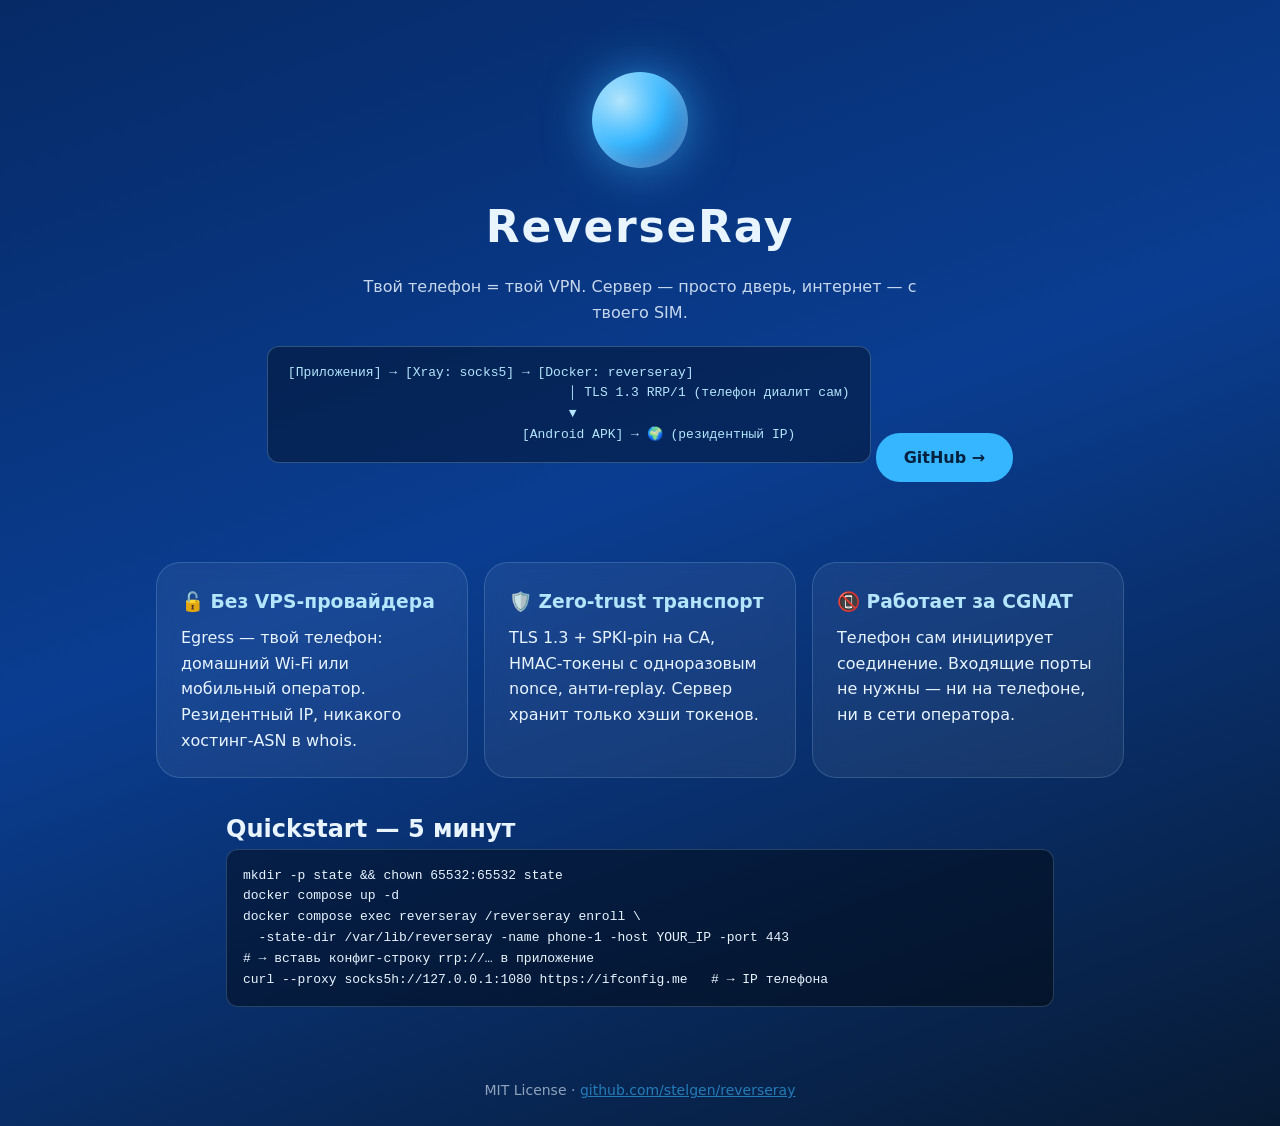
==== landing/index.html @ 8bf4e0bb "feat(android): Kotlin skeleton + pure protocol core; feat(landing): gh-pages; fix(server): present l" ====
<!DOCTYPE html>
<html lang="ru">
<head>
<meta charset="utf-8">
<meta name="viewport" content="width=device-width, initial-scale=1">
<title>ReverseRay — твой телефон = твой VPN</title>
<meta name="description" content="ReverseRay: Android-телефон становится egress-узлом личного прокси. SOCKS5/HTTP на сервере, резидентный IP телефона, без VPS-провайдера.">
<link rel="stylesheet" href="style.css">
</head>
<body>
<header class="hero">
  <div class="orb"></div>
  <h1>ReverseRay</h1>
  <p class="tagline">Твой телефон = твой VPN. Сервер — просто дверь, интернет — с твоего SIM.</p>
  <pre class="scheme">[Приложения] → [Xray: socks5] → [Docker: reverseray]
                                    │ TLS 1.3 RRP/1 (телефон диалит сам)
                                    ▼
                              [Android APK] → 🌍 (резидентный IP)</pre>
  <a class="btn" href="https://github.com/stelgen/reverseray">GitHub →</a>
</header>

<section class="features">
  <div class="card"><h3>🔓 Без VPS-провайдера</h3><p>Egress — твой телефон: домашний Wi-Fi или мобильный оператор. Резидентный IP, никакого хостинг-ASN в whois.</p></div>
  <div class="card"><h3>🛡️ Zero-trust транспорт</h3><p>TLS 1.3 + SPKI-pin на CA, HMAC-токены с одноразовым nonce, анти-replay. Сервер хранит только хэши токенов.</p></div>
  <div class="card"><h3>📵 Работает за CGNAT</h3><p>Телефон сам инициирует соединение. Входящие порты не нужны — ни на телефоне, ни в сети оператора.</p></div>
</section>

<section class="quickstart">
  <h2>Quickstart — 5 минут</h2>
  <pre>mkdir -p state &amp;&amp; chown 65532:65532 state
docker compose up -d
docker compose exec reverseray /reverseray enroll \
  -state-dir /var/lib/reverseray -name phone-1 -host YOUR_IP -port 443
# → вставь конфиг-строку rrp://… в приложение
curl --proxy socks5h://127.0.0.1:1080 https://ifconfig.me   # → IP телефона</pre>
</section>

<footer>
  <p>MIT License · <a href="https://github.com/stelgen/reverseray">github.com/stelgen/reverseray</a></p>
</footer>
</body>
</html>
---- landing/style.css ----
:root { color-scheme: dark; }
* { box-sizing: border-box; margin: 0; }
body {
  background: linear-gradient(160deg, #062A66 0%, #0A3D91 45%, #071a33 100%);
  color: #E8F4FF;
  font: 16px/1.6 system-ui, -apple-system, "Segoe UI", Roboto, sans-serif;
  min-height: 100vh;
}
.hero { text-align: center; padding: 72px 16px 48px; }
.orb {
  width: 96px; height: 96px; margin: 0 auto 24px; border-radius: 50%;
  background: radial-gradient(circle at 30% 30%, #B3E5FC 0%, #35B6FF 45%, #0A3D91 100%);
  box-shadow: 0 0 48px rgba(53,182,255,.6), inset 0 0 24px rgba(255,255,255,.35);
}
h1 { font-size: 44px; letter-spacing: .04em; }
.tagline { opacity: .85; margin: 12px auto 20px; max-width: 560px; }
.scheme {
  display: inline-block; text-align: left; background: rgba(0,0,0,.35);
  border: 1px solid rgba(179,229,252,.25); border-radius: 12px;
  padding: 16px 20px; overflow-x: auto; font-size: 13px; color: #B3E5FC;
}
.btn {
  display: inline-block; margin-top: 24px; padding: 12px 28px; border-radius: 24px;
  background: #35B6FF; color: #04203f; font-weight: 700; text-decoration: none;
  transition: transform .15s;
}
.btn:hover { transform: translateY(-2px); }
.features {
  display: grid; grid-template-columns: repeat(auto-fit, minmax(260px, 1fr));
  gap: 16px; max-width: 1000px; margin: 32px auto; padding: 0 16px;
}
.card {
  background: rgba(255,255,255,.06); border: 1px solid rgba(179,229,252,.18);
  border-radius: 24px; padding: 24px; backdrop-filter: blur(8px);
}
.card h3 { margin-bottom: 8px; color: #B3E5FC; }
.quickstart { max-width: 860px; margin: 24px auto 48px; padding: 0 16px; }
.quickstart pre {
  background: rgba(0,0,0,.4); border: 1px solid rgba(179,229,252,.2);
  border-radius: 12px; padding: 16px; overflow-x: auto; font-size: 13px;
}
footer { text-align: center; opacity: .6; padding: 24px; font-size: 14px; }
a { color: #35B6FF; }
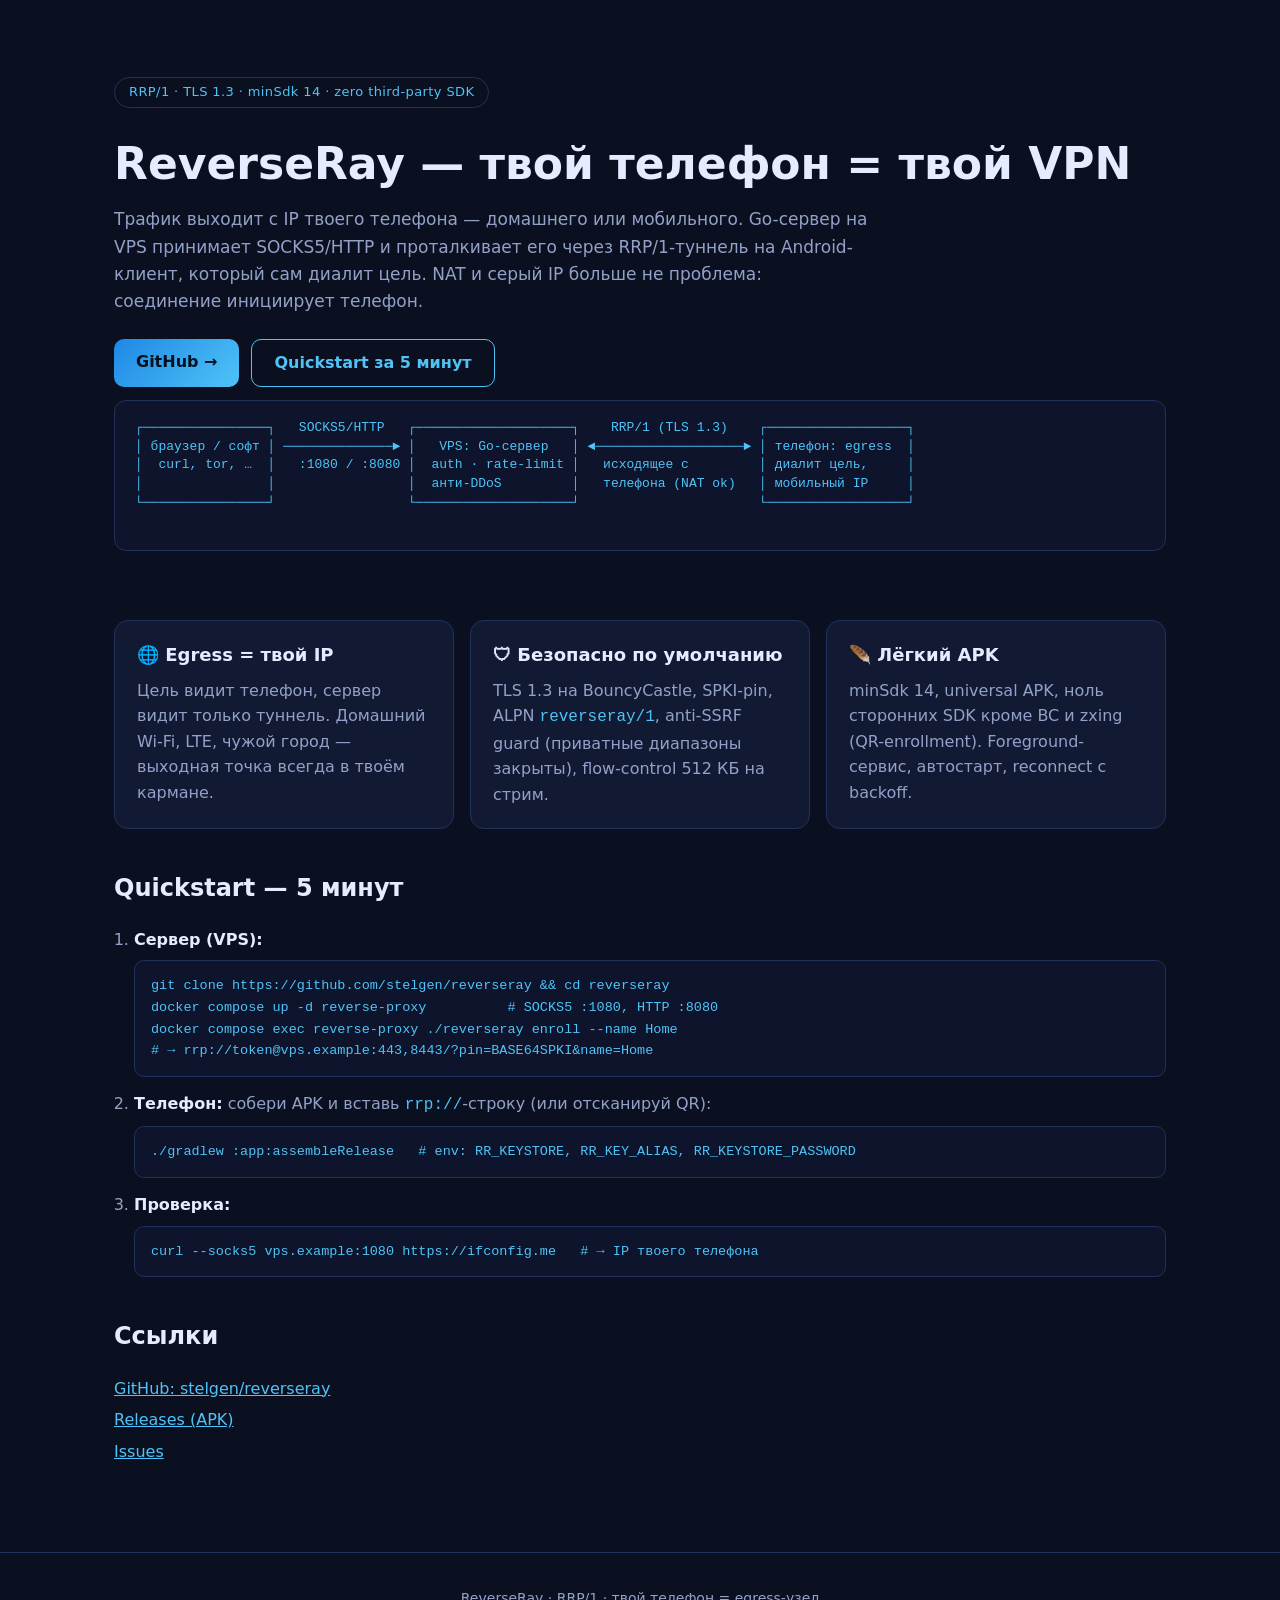
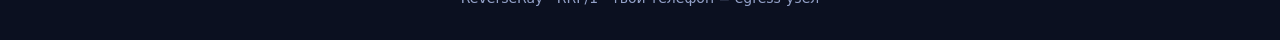
==== commit 010e620b: "fix(ci): buildx load=true for smoke test; drop android job until gradle wrapper lands" ====
--- a/landing/index.html
+++ b/landing/index.html
@@ -1,42 +1,87 @@
 <!DOCTYPE html>
 <html lang="ru">
 <head>
-<meta charset="utf-8">
-<meta name="viewport" content="width=device-width, initial-scale=1">
-<title>ReverseRay — твой телефон = твой VPN</title>
-<meta name="description" content="ReverseRay: Android-телефон становится egress-узлом личного прокси. SOCKS5/HTTP на сервере, резидентный IP телефона, без VPS-провайдера.">
-<link rel="stylesheet" href="style.css">
+  <meta charset="utf-8">
+  <meta name="viewport" content="width=device-width, initial-scale=1">
+  <title>ReverseRay — твой телефон = твой VPN</title>
+  <meta name="description" content="ReverseRay: Android-телефон становится egress-узлом. Go-сервер держит SOCKS5/HTTP-прокси, транспорт RRP/1 поверх TLS 1.3, SPKI-pin и anti-SSRF.">
+  <link rel="stylesheet" href="style.css">
 </head>
 <body>
+
 <header class="hero">
-  <div class="orb"></div>
-  <h1>ReverseRay</h1>
-  <p class="tagline">Твой телефон = твой VPN. Сервер — просто дверь, интернет — с твоего SIM.</p>
-  <pre class="scheme">[Приложения] → [Xray: socks5] → [Docker: reverseray]
-                                    │ TLS 1.3 RRP/1 (телефон диалит сам)
-                                    ▼
-                              [Android APK] → 🌍 (резидентный IP)</pre>
-  <a class="btn" href="https://github.com/stelgen/reverseray">GitHub →</a>
+  <p class="badge">RRP/1 · TLS 1.3 · minSdk 14 · zero third-party SDK</p>
+  <h1>ReverseRay — твой телефон = твой VPN</h1>
+  <p class="lead">
+    Трафик выходит с IP твоего телефона — домашнего или мобильного.
+    Go-сервер на VPS принимает SOCKS5/HTTP и проталкивает его через RRP/1-туннель
+    на Android-клиент, который сам диалит цель. NAT и серый IP больше не проблема:
+    соединение инициирует телефон.
+  </p>
+  <p class="cta">
+    <a class="btn" href="https://github.com/stelgen/reverseray">GitHub →</a>
+    <a class="btn ghost" href="#quickstart">Quickstart за 5 минут</a>
+  </p>
+
+  <pre class="scheme">
+┌────────────────┐   SOCKS5/HTTP   ┌────────────────────┐    RRP/1 (TLS 1.3)    ┌──────────────────┐
+│ браузер / софт │ ──────────────► │   VPS: Go-сервер   │ ◄───────────────────► │ телефон: egress  │
+│  curl, tor, …  │   :1080 / :8080 │  auth · rate-limit │   исходящее с         │ диалит цель,     │
+│                │                 │  анти-DDoS         │   телефона (NAT ok)   │ мобильный IP     │
+└────────────────┘                 └────────────────────┘                       └──────────────────┘
+  </pre>
 </header>
 
-<section class="features">
-  <div class="card"><h3>🔓 Без VPS-провайдера</h3><p>Egress — твой телефон: домашний Wi-Fi или мобильный оператор. Резидентный IP, никакого хостинг-ASN в whois.</p></div>
-  <div class="card"><h3>🛡️ Zero-trust транспорт</h3><p>TLS 1.3 + SPKI-pin на CA, HMAC-токены с одноразовым nonce, анти-replay. Сервер хранит только хэши токенов.</p></div>
-  <div class="card"><h3>📵 Работает за CGNAT</h3><p>Телефон сам инициирует соединение. Входящие порты не нужны — ни на телефоне, ни в сети оператора.</p></div>
-</section>
+<main>
+  <section class="features" aria-label="Возможности">
+    <article class="card">
+      <h3>🌐 Egress = твой IP</h3>
+      <p>Цель видит телефон, сервер видит только туннель. Домашний Wi-Fi, LTE, чужой город — выходная точка всегда в твоём кармане.</p>
+    </article>
+    <article class="card">
+      <h3>🛡 Безопасно по умолчанию</h3>
+      <p>TLS 1.3 на BouncyCastle, SPKI-pin, ALPN <code>reverseray/1</code>, anti-SSRF guard (приватные диапазоны закрыты), flow-control 512 КБ на стрим.</p>
+    </article>
+    <article class="card">
+      <h3>🪶 Лёгкий APK</h3>
+      <p>minSdk 14, universal APK, ноль сторонних SDK кроме BC и zxing (QR-enrollment). Foreground-сервис, автостарт, reconnect с backoff.</p>
+    </article>
+  </section>
 
-<section class="quickstart">
-  <h2>Quickstart — 5 минут</h2>
-  <pre>mkdir -p state &amp;&amp; chown 65532:65532 state
-docker compose up -d
-docker compose exec reverseray /reverseray enroll \
-  -state-dir /var/lib/reverseray -name phone-1 -host YOUR_IP -port 443
-# → вставь конфиг-строку rrp://… в приложение
-curl --proxy socks5h://127.0.0.1:1080 https://ifconfig.me   # → IP телефона</pre>
-</section>
+  <section id="quickstart" class="quickstart">
+    <h2>Quickstart — 5 минут</h2>
+    <ol>
+      <li>
+        <b>Сервер (VPS):</b>
+        <pre><code>git clone https://github.com/stelgen/reverseray &amp;&amp; cd reverseray
+docker compose up -d reverse-proxy          # SOCKS5 :1080, HTTP :8080
+docker compose exec reverse-proxy ./reverseray enroll --name Home
+# → rrp://token@vps.example:443,8443/?pin=BASE64SPKI&amp;name=Home</code></pre>
+      </li>
+      <li>
+        <b>Телефон:</b> собери APK и вставь <code>rrp://</code>-строку (или отсканируй QR):
+        <pre><code>./gradlew :app:assembleRelease   # env: RR_KEYSTORE, RR_KEY_ALIAS, RR_KEYSTORE_PASSWORD</code></pre>
+      </li>
+      <li>
+        <b>Проверка:</b>
+        <pre><code>curl --socks5 vps.example:1080 https://ifconfig.me   # → IP твоего телефона</code></pre>
+      </li>
+    </ol>
+  </section>
+
+  <section class="links">
+    <h2>Ссылки</h2>
+    <ul>
+      <li><a href="https://github.com/stelgen/reverseray">GitHub: stelgen/reverseray</a></li>
+      <li><a href="https://github.com/stelgen/reverseray/releases">Releases (APK)</a></li>
+      <li><a href="https://github.com/stelgen/reverseray/issues">Issues</a></li>
+    </ul>
+  </section>
+</main>
 
 <footer>
-  <p>MIT License · <a href="https://github.com/stelgen/reverseray">github.com/stelgen/reverseray</a></p>
+  <p>ReverseRay · RRP/1 · твой телефон = egress-узел</p>
 </footer>
+
 </body>
 </html>
--- a/landing/style.css
+++ b/landing/style.css
@@ -1,43 +1,167 @@
-:root { color-scheme: dark; }
-* { box-sizing: border-box; margin: 0; }
+/* ReverseRay landing — чистый CSS, без CDN/шрифтов/JS-фреймворков */
+
+:root {
+  --bg: #0b1020;
+  --bg-card: #121a33;
+  --bg-code: #0d142b;
+  --fg: #e6ecff;
+  --muted: #93a1c8;
+  --accent: #4fc3f7;
+  --accent-2: #1e88e5;
+  --border: #22305c;
+}
+
+* { box-sizing: border-box; }
+
+html { scroll-behavior: smooth; }
+
 body {
-  background: linear-gradient(160deg, #062A66 0%, #0A3D91 45%, #071a33 100%);
-  color: #E8F4FF;
+  margin: 0;
+  background: var(--bg);
+  color: var(--fg);
   font: 16px/1.6 system-ui, -apple-system, "Segoe UI", Roboto, sans-serif;
-  min-height: 100vh;
 }
-.hero { text-align: center; padding: 72px 16px 48px; }
-.orb {
-  width: 96px; height: 96px; margin: 0 auto 24px; border-radius: 50%;
-  background: radial-gradient(circle at 30% 30%, #B3E5FC 0%, #35B6FF 45%, #0A3D91 100%);
-  box-shadow: 0 0 48px rgba(53,182,255,.6), inset 0 0 24px rgba(255,255,255,.35);
+
+code, pre {
+  font-family: ui-monospace, Consolas, "Cascadia Mono", Menlo, monospace;
 }
-h1 { font-size: 44px; letter-spacing: .04em; }
-.tagline { opacity: .85; margin: 12px auto 20px; max-width: 560px; }
+
+a { color: var(--accent); }
+
+/* ---------- hero ---------- */
+
+.hero {
+  padding: 64px 24px 32px;
+  max-width: 1100px;
+  margin: 0 auto;
+}
+
+.badge {
+  display: inline-block;
+  border: 1px solid var(--border);
+  border-radius: 999px;
+  padding: 4px 14px;
+  color: var(--accent);
+  font-size: 13px;
+  letter-spacing: .4px;
+}
+
+h1 {
+  font-size: clamp(28px, 5vw, 44px);
+  margin: 18px 0 12px;
+  line-height: 1.15;
+}
+
+.lead {
+  color: var(--muted);
+  max-width: 760px;
+  font-size: 17px;
+}
+
+.cta {
+  display: flex;
+  gap: 12px;
+  flex-wrap: wrap;
+  margin: 24px 0 8px;
+}
+
+.btn {
+  display: inline-block;
+  background: linear-gradient(135deg, var(--accent-2), var(--accent));
+  color: #04121f;
+  font-weight: 700;
+  text-decoration: none;
+  padding: 10px 22px;
+  border-radius: 10px;
+}
+
+.btn.ghost {
+  background: transparent;
+  color: var(--accent);
+  border: 1px solid var(--accent);
+  font-weight: 600;
+}
+
+.btn:hover { filter: brightness(1.1); }
+
 .scheme {
-  display: inline-block; text-align: left; background: rgba(0,0,0,.35);
-  border: 1px solid rgba(179,229,252,.25); border-radius: 12px;
-  padding: 16px 20px; overflow-x: auto; font-size: 13px; color: #B3E5FC;
+  overflow-x: auto;
+  background: var(--bg-code);
+  border: 1px solid var(--border);
+  border-radius: 12px;
+  padding: 18px 20px;
+  color: var(--accent);
+  font-size: 13px;
+  line-height: 1.45;
 }
-.btn {
-  display: inline-block; margin-top: 24px; padding: 12px 28px; border-radius: 24px;
-  background: #35B6FF; color: #04203f; font-weight: 700; text-decoration: none;
-  transition: transform .15s;
+
+/* ---------- cards ---------- */
+
+main {
+  max-width: 1100px;
+  margin: 0 auto;
+  padding: 24px;
 }
-.btn:hover { transform: translateY(-2px); }
+
 .features {
-  display: grid; grid-template-columns: repeat(auto-fit, minmax(260px, 1fr));
-  gap: 16px; max-width: 1000px; margin: 32px auto; padding: 0 16px;
+  display: grid;
+  grid-template-columns: repeat(auto-fit, minmax(260px, 1fr));
+  gap: 16px;
 }
+
 .card {
-  background: rgba(255,255,255,.06); border: 1px solid rgba(179,229,252,.18);
-  border-radius: 24px; padding: 24px; backdrop-filter: blur(8px);
+  background: var(--bg-card);
+  border: 1px solid var(--border);
+  border-radius: 14px;
+  padding: 20px 22px;
 }
-.card h3 { margin-bottom: 8px; color: #B3E5FC; }
-.quickstart { max-width: 860px; margin: 24px auto 48px; padding: 0 16px; }
+
+.card h3 { margin: 0 0 8px; font-size: 18px; }
+.card p { margin: 0; color: var(--muted); }
+
+/* ---------- quickstart ---------- */
+
+.quickstart { margin-top: 40px; }
+.quickstart h2, .links h2 { font-size: 24px; }
+
+.quickstart ol {
+  padding-left: 20px;
+  display: grid;
+  gap: 14px;
+}
+
+.quickstart li { color: var(--muted); }
+.quickstart b { color: var(--fg); }
+
 .quickstart pre {
-  background: rgba(0,0,0,.4); border: 1px solid rgba(179,229,252,.2);
-  border-radius: 12px; padding: 16px; overflow-x: auto; font-size: 13px;
+  background: var(--bg-code);
+  border: 1px solid var(--border);
+  border-radius: 10px;
+  padding: 14px 16px;
+  overflow-x: auto;
+  font-size: 13.5px;
+  color: #c9e7ff;
+  margin: 8px 0 0;
 }
-footer { text-align: center; opacity: .6; padding: 24px; font-size: 14px; }
-a { color: #35B6FF; }
+
+code { color: var(--accent); }
+
+/* ---------- links / footer ---------- */
+
+.links { margin-top: 40px; }
+
+.links ul {
+  list-style: none;
+  padding: 0;
+  display: grid;
+  gap: 6px;
+}
+
+footer {
+  border-top: 1px solid var(--border);
+  color: var(--muted);
+  text-align: center;
+  padding: 20px;
+  margin-top: 48px;
+  font-size: 14px;
+}
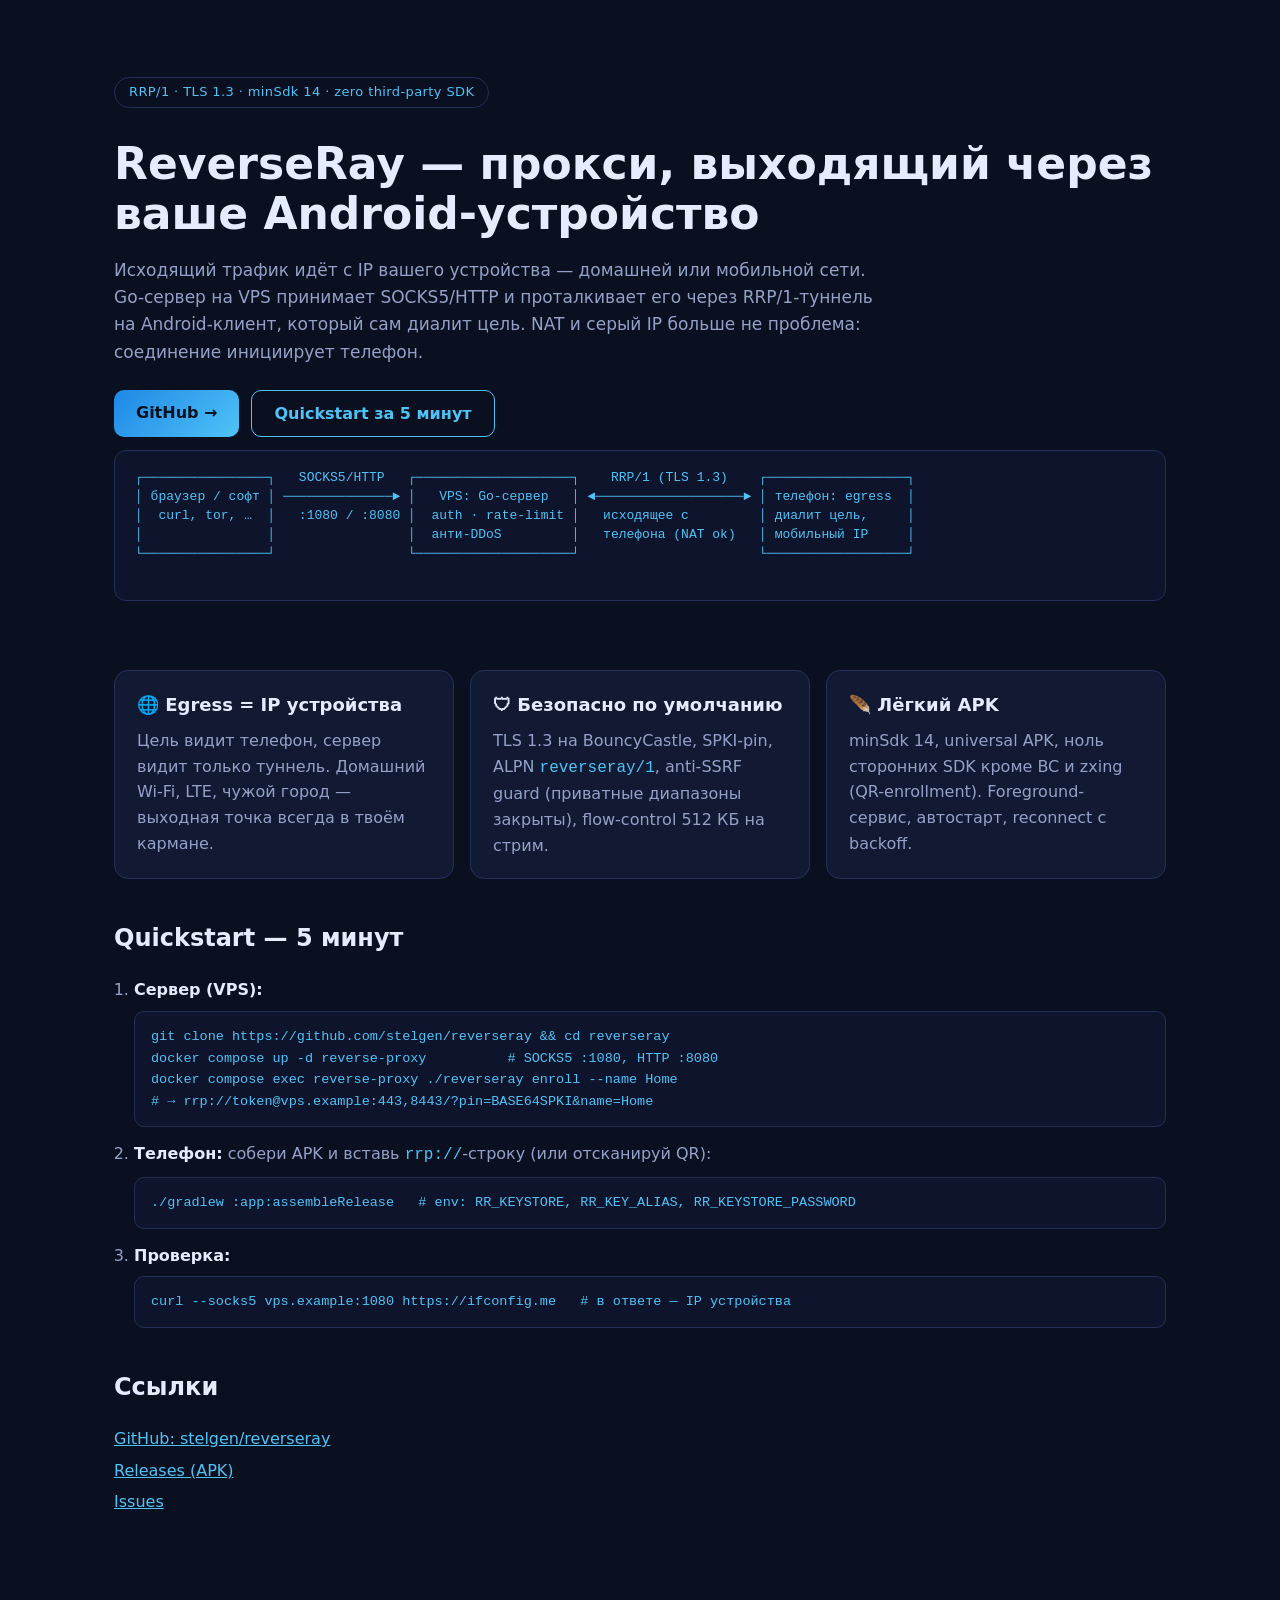
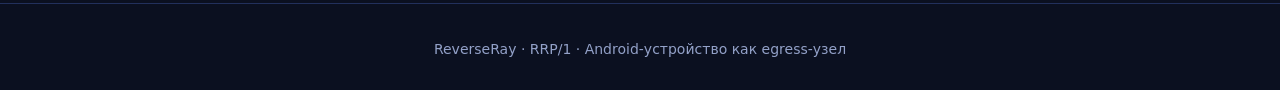
==== commit b4eecfe1: "docs/brand: professional README, CHANGELOG as release notes, brand assets, landing polish - README r" ====
--- a/landing/index.html
+++ b/landing/index.html
@@ -3,17 +3,22 @@
 <head>
   <meta charset="utf-8">
   <meta name="viewport" content="width=device-width, initial-scale=1">
-  <title>ReverseRay — твой телефон = твой VPN</title>
+  <title>ReverseRay — прокси, выходящий через ваше Android-устройство</title>
   <meta name="description" content="ReverseRay: Android-телефон становится egress-узлом. Go-сервер держит SOCKS5/HTTP-прокси, транспорт RRP/1 поверх TLS 1.3, SPKI-pin и anti-SSRF.">
+  <link rel="icon" type="image/png" sizes="32x32" href="favicon-32.png">
+  <meta property="og:title" content="ReverseRay">
+  <meta property="og:description" content="Personal proxy with an Android device as the egress node. TLS 1.3, SPKI pinning, no VPS provider IP.">
+  <meta property="og:image" content="og-image.png">
+  <meta property="og:type" content="website">
   <link rel="stylesheet" href="style.css">
 </head>
 <body>
 
 <header class="hero">
   <p class="badge">RRP/1 · TLS 1.3 · minSdk 14 · zero third-party SDK</p>
-  <h1>ReverseRay — твой телефон = твой VPN</h1>
+  <h1>ReverseRay — прокси, выходящий через ваше Android-устройство</h1>
   <p class="lead">
-    Трафик выходит с IP твоего телефона — домашнего или мобильного.
+    Исходящий трафик идёт с IP вашего устройства — домашней или мобильной сети.
     Go-сервер на VPS принимает SOCKS5/HTTP и проталкивает его через RRP/1-туннель
     на Android-клиент, который сам диалит цель. NAT и серый IP больше не проблема:
     соединение инициирует телефон.
@@ -35,7 +40,7 @@
 <main>
   <section class="features" aria-label="Возможности">
     <article class="card">
-      <h3>🌐 Egress = твой IP</h3>
+      <h3>🌐 Egress = IP устройства</h3>
       <p>Цель видит телефон, сервер видит только туннель. Домашний Wi-Fi, LTE, чужой город — выходная точка всегда в твоём кармане.</p>
     </article>
     <article class="card">
@@ -64,7 +69,7 @@
       </li>
       <li>
         <b>Проверка:</b>
-        <pre><code>curl --socks5 vps.example:1080 https://ifconfig.me   # → IP твоего телефона</code></pre>
+        <pre><code>curl --socks5 vps.example:1080 https://ifconfig.me   # в ответе — IP устройства</code></pre>
       </li>
     </ol>
   </section>
@@ -80,7 +85,7 @@
 </main>
 
 <footer>
-  <p>ReverseRay · RRP/1 · твой телефон = egress-узел</p>
+  <p>ReverseRay · RRP/1 · Android-устройство как egress-узел</p>
 </footer>
 
 </body>
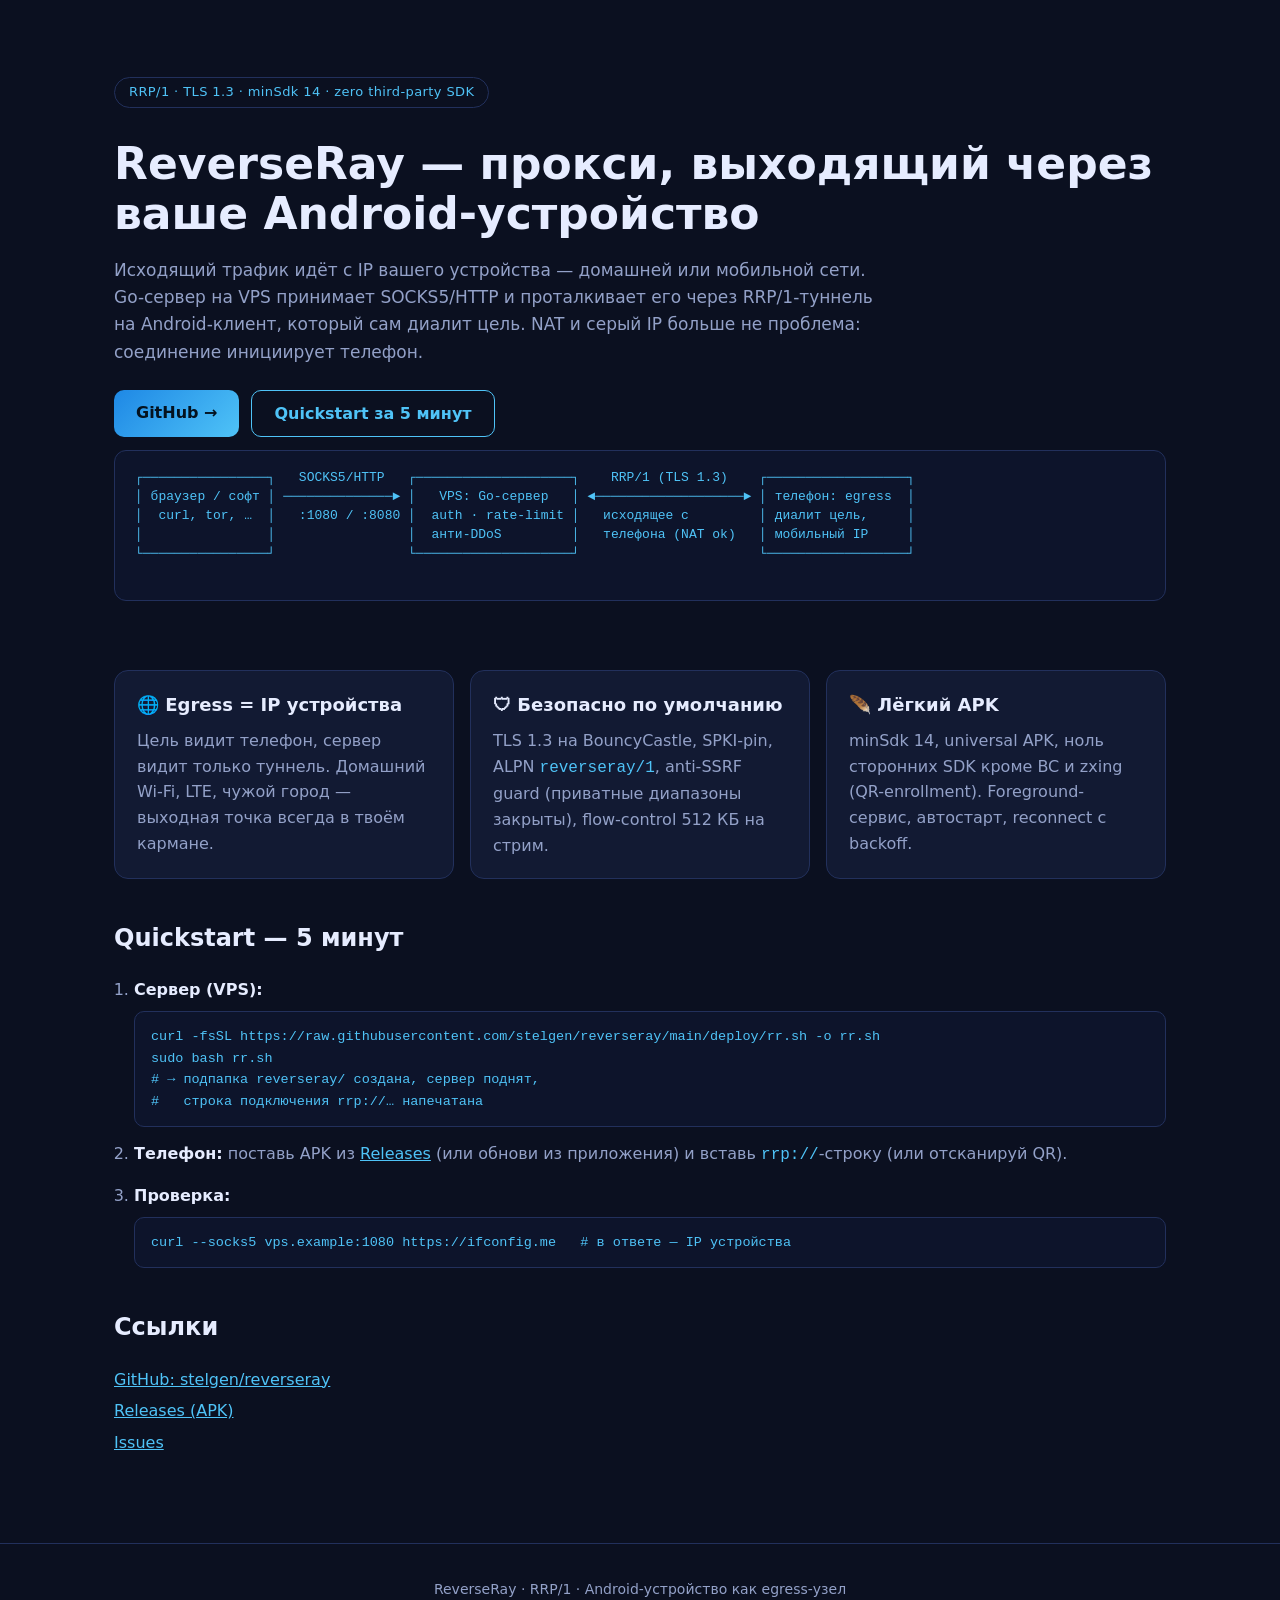
==== commit aa92f3fc: "docs: full main-page rewrite; banner = built APK icon asset; all commands -> rr.sh autopilot - READM" ====
--- a/landing/index.html
+++ b/landing/index.html
@@ -58,14 +58,15 @@
     <ol>
       <li>
         <b>Сервер (VPS):</b>
-        <pre><code>git clone https://github.com/stelgen/reverseray &amp;&amp; cd reverseray
-docker compose up -d reverse-proxy          # SOCKS5 :1080, HTTP :8080
-docker compose exec reverse-proxy ./reverseray enroll --name Home
-# → rrp://token@vps.example:443,8443/?pin=BASE64SPKI&amp;name=Home</code></pre>
+        <pre><code>curl -fsSL https://raw.githubusercontent.com/stelgen/reverseray/main/deploy/rr.sh -o rr.sh
+sudo bash rr.sh
+# → подпапка reverseray/ создана, сервер поднят,
+#   строка подключения rrp://… напечатана</code></pre>
       </li>
       <li>
-        <b>Телефон:</b> собери APK и вставь <code>rrp://</code>-строку (или отсканируй QR):
-        <pre><code>./gradlew :app:assembleRelease   # env: RR_KEYSTORE, RR_KEY_ALIAS, RR_KEYSTORE_PASSWORD</code></pre>
+        <b>Телефон:</b> поставь APK из
+        <a href="https://github.com/stelgen/reverseray/releases">Releases</a>
+        (или обнови из приложения) и вставь <code>rrp://</code>-строку (или отсканируй QR).
       </li>
       <li>
         <b>Проверка:</b>
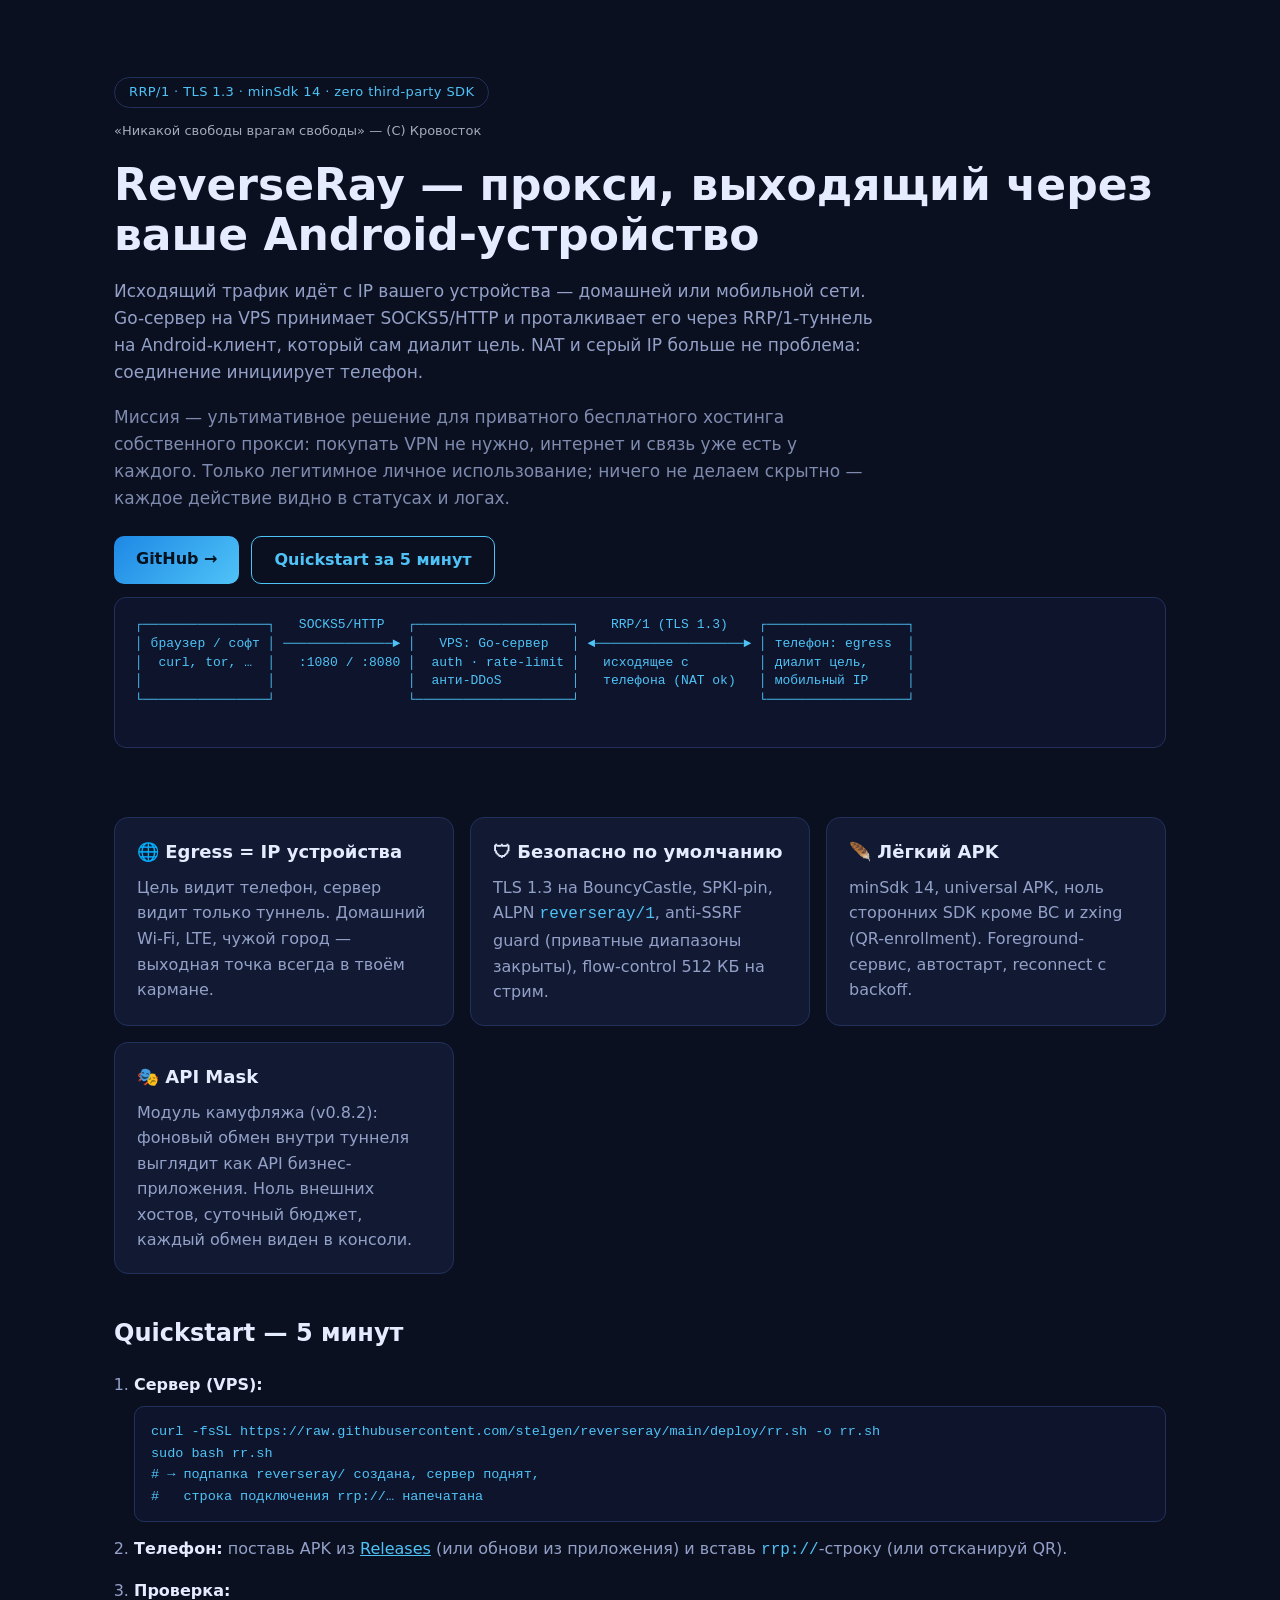
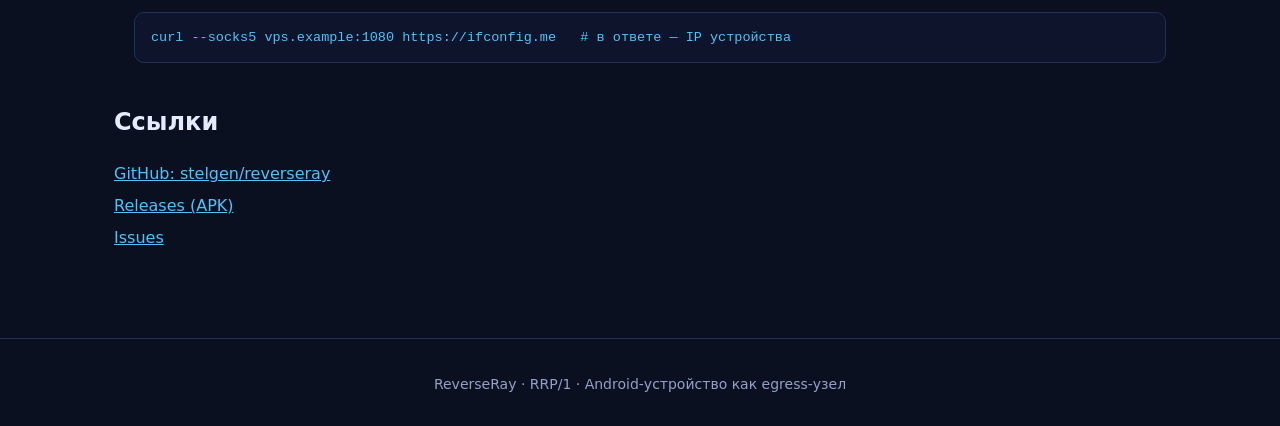
==== commit f2f2dcbe: "feat(v0.8.2): модуль камуфляжа API Mask (NOISE), UX-канон скролла GUI, i18n журнала обновлений, мисс" ====
--- a/landing/index.html
+++ b/landing/index.html
@@ -16,12 +16,19 @@
 
 <header class="hero">
   <p class="badge">RRP/1 · TLS 1.3 · minSdk 14 · zero third-party SDK</p>
+  <p style="opacity:.7;font-size:13px;margin:0 0 6px">«Никакой свободы врагам свободы» — (С) Кровосток</p>
   <h1>ReverseRay — прокси, выходящий через ваше Android-устройство</h1>
   <p class="lead">
     Исходящий трафик идёт с IP вашего устройства — домашней или мобильной сети.
     Go-сервер на VPS принимает SOCKS5/HTTP и проталкивает его через RRP/1-туннель
     на Android-клиент, который сам диалит цель. NAT и серый IP больше не проблема:
     соединение инициирует телефон.
+  </p>
+  <p class="lead" style="opacity:.85">
+    Миссия — ультимативное решение для приватного бесплатного хостинга собственного
+    прокси: покупать VPN не нужно, интернет и связь уже есть у каждого. Только
+    легитимное личное использование; ничего не делаем скрытно — каждое действие
+    видно в статусах и логах.
   </p>
   <p class="cta">
     <a class="btn" href="https://github.com/stelgen/reverseray">GitHub →</a>
@@ -50,6 +57,10 @@
     <article class="card">
       <h3>🪶 Лёгкий APK</h3>
       <p>minSdk 14, universal APK, ноль сторонних SDK кроме BC и zxing (QR-enrollment). Foreground-сервис, автостарт, reconnect с backoff.</p>
+    </article>
+    <article class="card">
+      <h3>🎭 API Mask</h3>
+      <p>Модуль камуфляжа (v0.8.2): фоновый обмен внутри туннеля выглядит как API бизнес-приложения. Ноль внешних хостов, суточный бюджет, каждый обмен виден в консоли.</p>
     </article>
   </section>
 
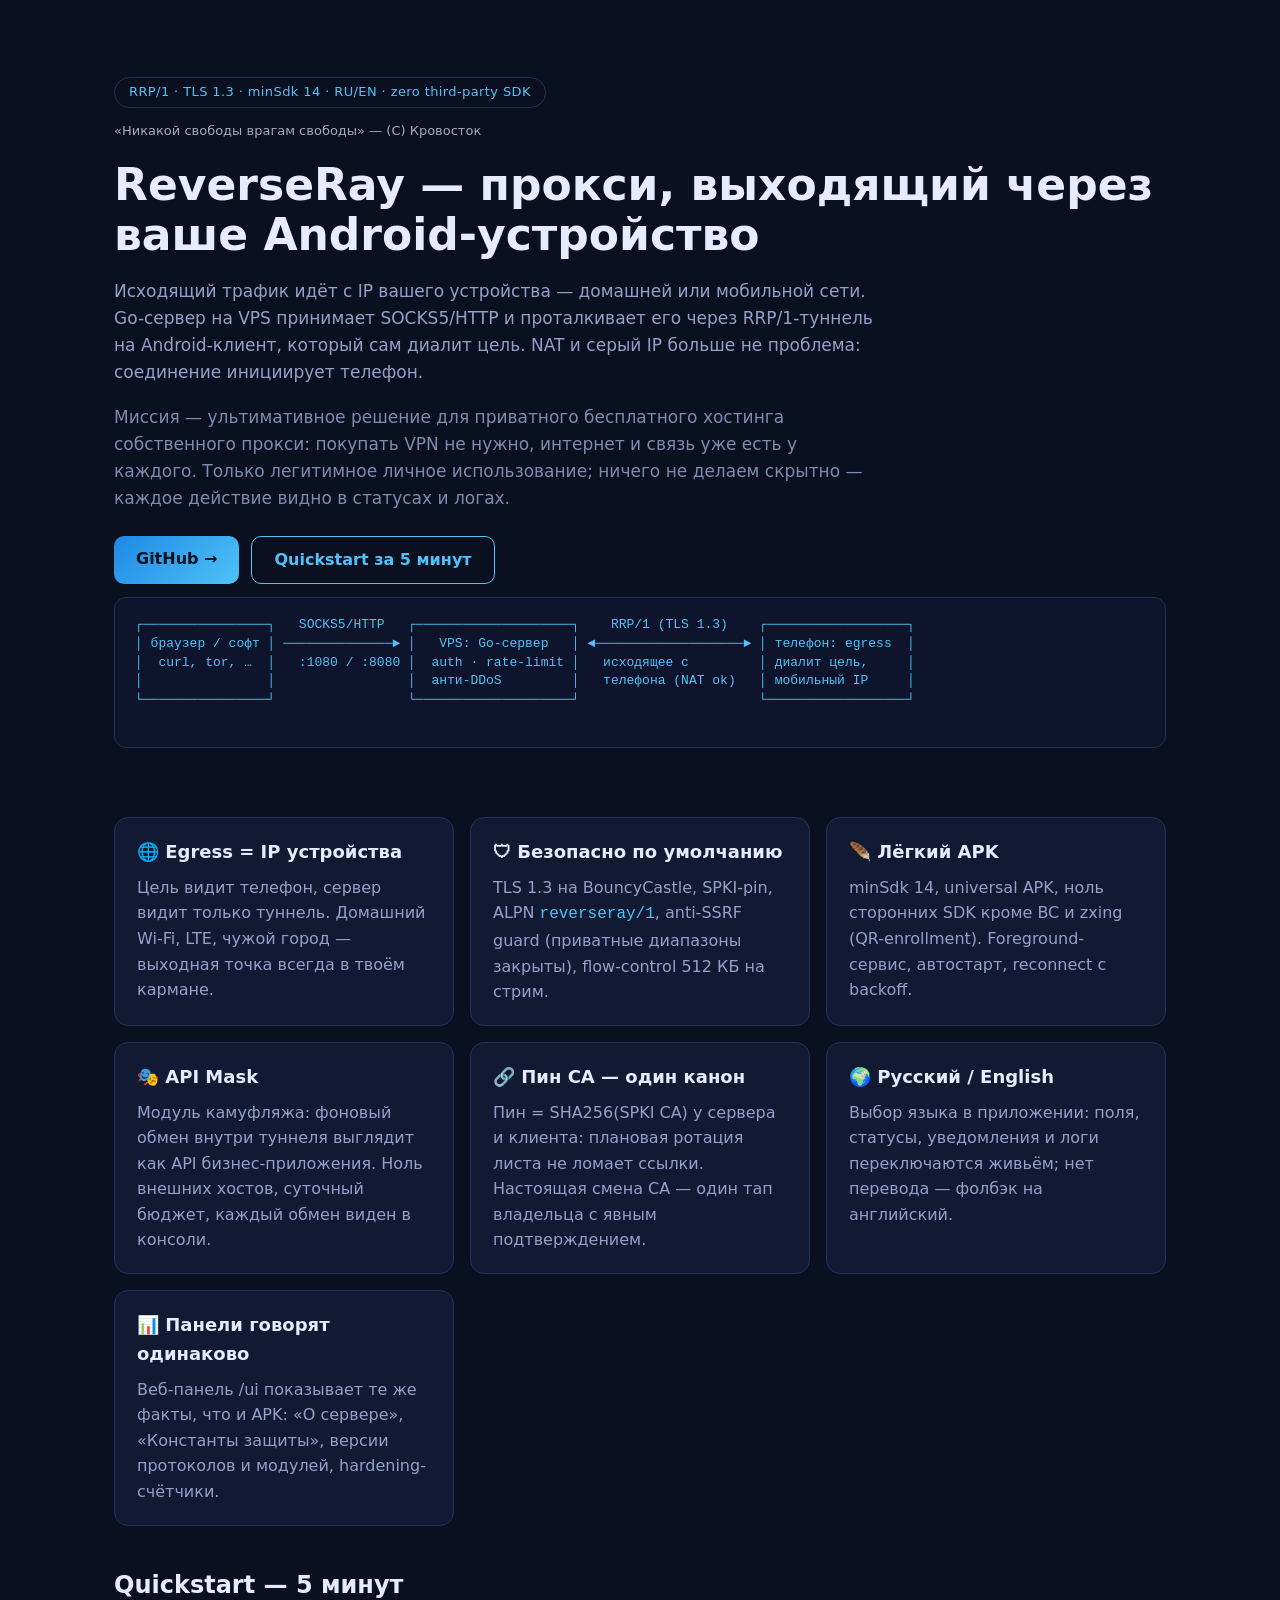
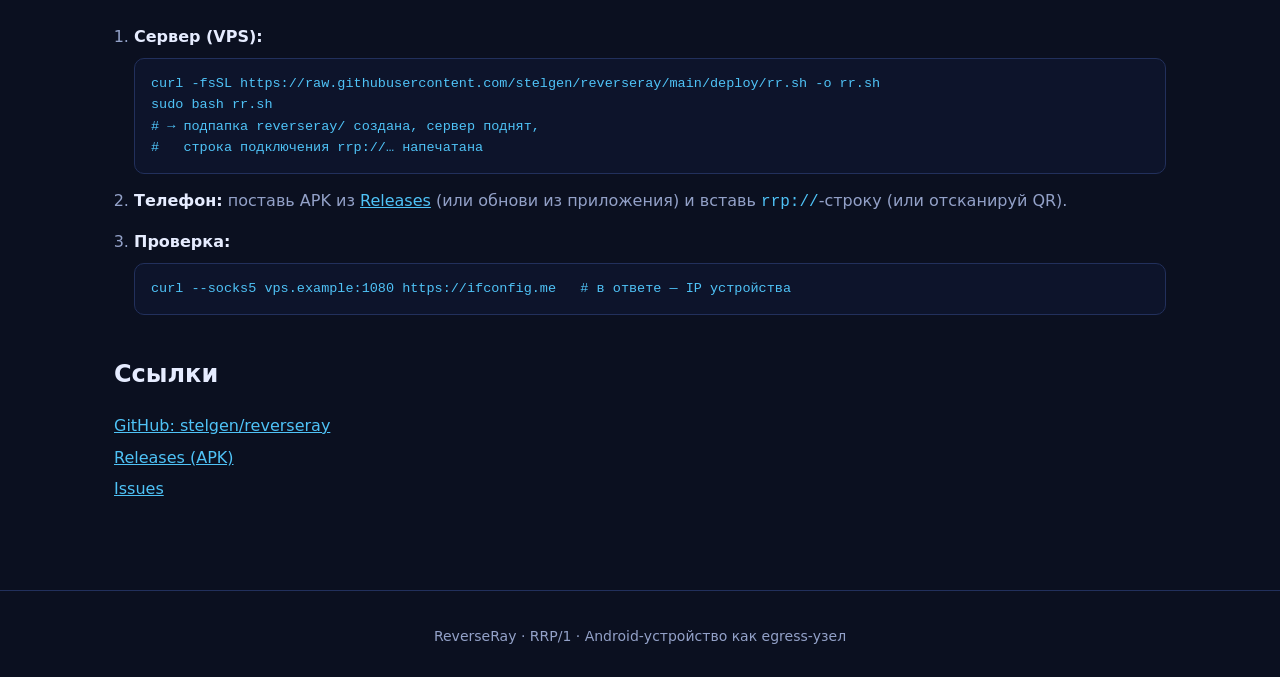
==== commit e0bf8b0b: "feat(v0.9.1): веб-панель = канон фактов APK, скриншоты обеих панелей асинхронно после релиза, слои м" ====
--- a/landing/index.html
+++ b/landing/index.html
@@ -15,7 +15,7 @@
 <body>
 
 <header class="hero">
-  <p class="badge">RRP/1 · TLS 1.3 · minSdk 14 · zero third-party SDK</p>
+  <p class="badge">RRP/1 · TLS 1.3 · minSdk 14 · RU/EN · zero third-party SDK</p>
   <p style="opacity:.7;font-size:13px;margin:0 0 6px">«Никакой свободы врагам свободы» — (С) Кровосток</p>
   <h1>ReverseRay — прокси, выходящий через ваше Android-устройство</h1>
   <p class="lead">
@@ -60,7 +60,19 @@
     </article>
     <article class="card">
       <h3>🎭 API Mask</h3>
-      <p>Модуль камуфляжа (v0.8.2): фоновый обмен внутри туннеля выглядит как API бизнес-приложения. Ноль внешних хостов, суточный бюджет, каждый обмен виден в консоли.</p>
+      <p>Модуль камуфляжа: фоновый обмен внутри туннеля выглядит как API бизнес-приложения. Ноль внешних хостов, суточный бюджет, каждый обмен виден в консоли.</p>
+    </article>
+    <article class="card">
+      <h3>🔗 Пин CA — один канон</h3>
+      <p>Пин = SHA256(SPKI CA) у сервера и клиента: плановая ротация листа не ломает ссылки. Настоящая смена CA — один тап владельца с явным подтверждением.</p>
+    </article>
+    <article class="card">
+      <h3>🌍 Русский / English</h3>
+      <p>Выбор языка в приложении: поля, статусы, уведомления и логи переключаются живьём; нет перевода — фолбэк на английский.</p>
+    </article>
+    <article class="card">
+      <h3>📊 Панели говорят одинаково</h3>
+      <p>Веб-панель /ui показывает те же факты, что и APK: «О сервере», «Константы защиты», версии протоколов и модулей, hardening-счётчики.</p>
     </article>
   </section>
 
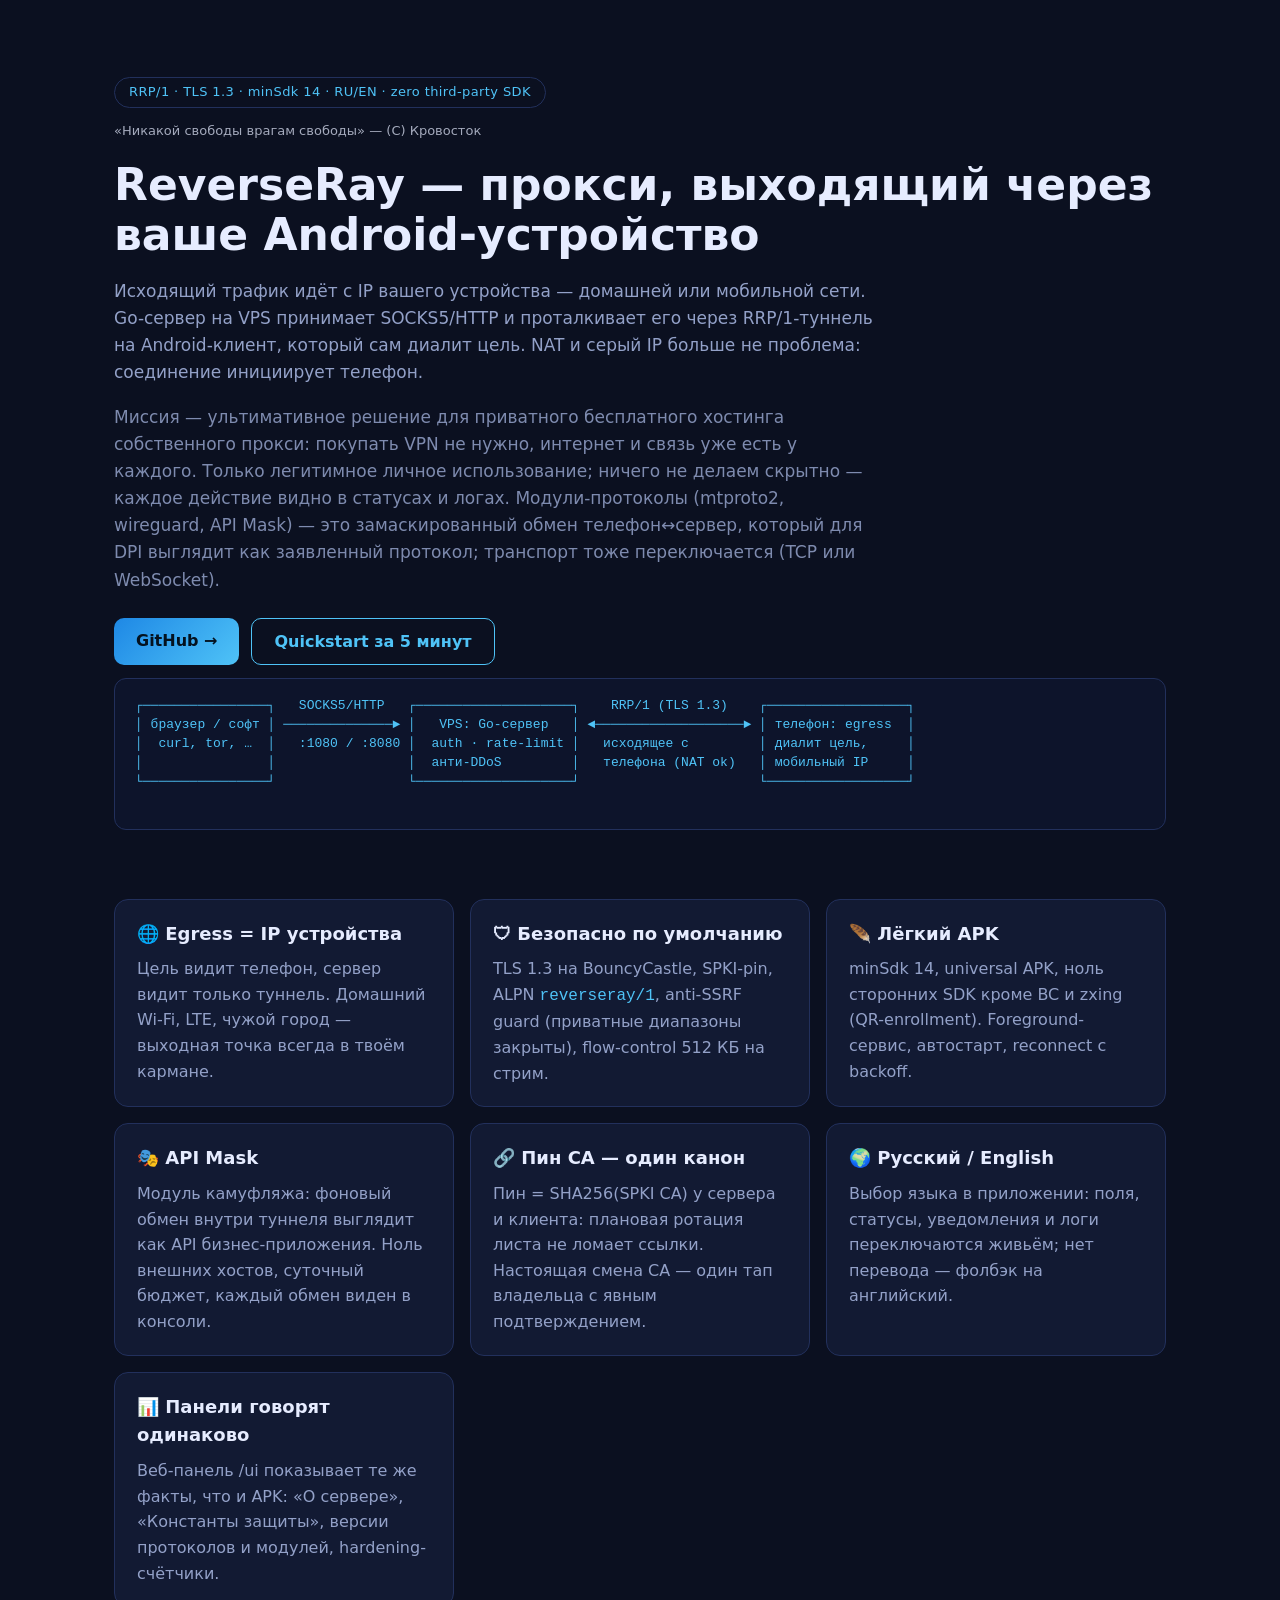
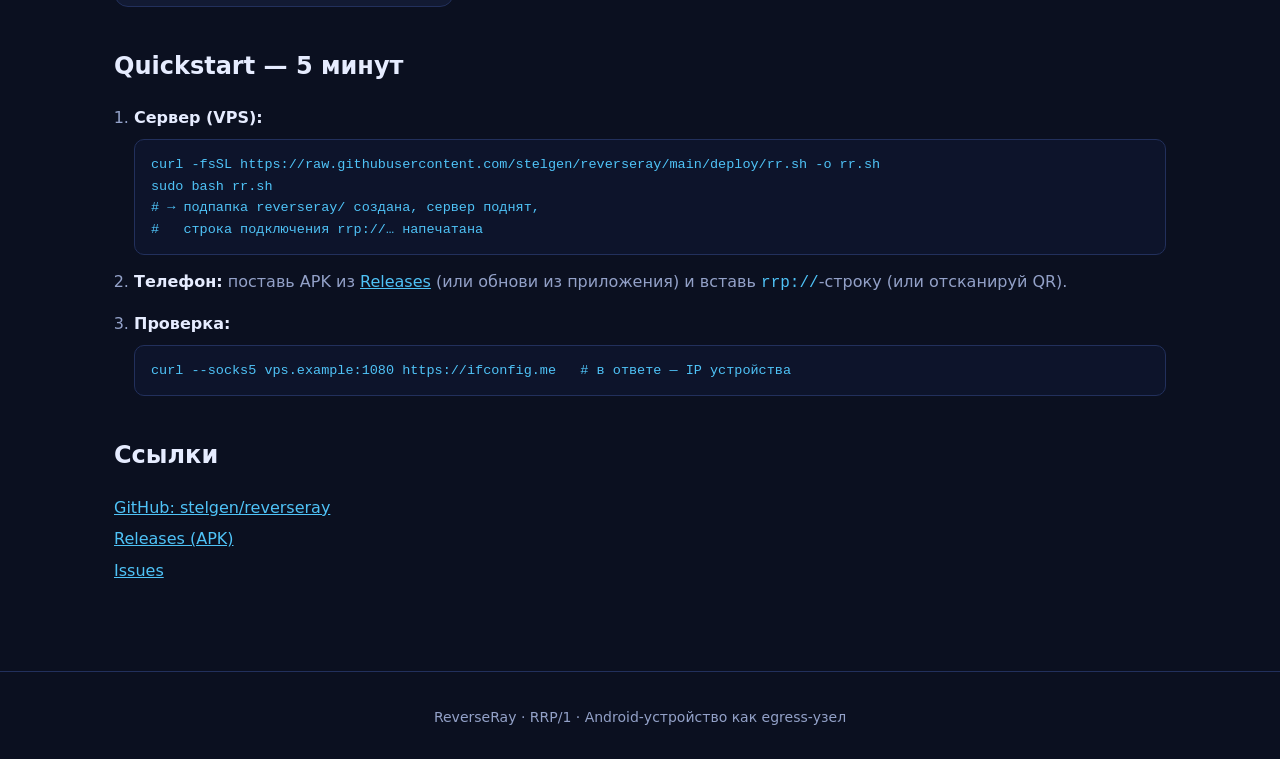
==== commit 48ebafc7: "docs(0.9.7): документация под канон DPI-масок — protocol.md: раздел «Назначение протоколов и транспо" ====
--- a/landing/index.html
+++ b/landing/index.html
@@ -28,7 +28,9 @@
     Миссия — ультимативное решение для приватного бесплатного хостинга собственного
     прокси: покупать VPN не нужно, интернет и связь уже есть у каждого. Только
     легитимное личное использование; ничего не делаем скрытно — каждое действие
-    видно в статусах и логах.
+    видно в статусах и логах. Модули-протоколы (mtproto2, wireguard, API Mask) —
+    это замаскированный обмен телефон↔сервер, который для DPI выглядит как заявленный
+    протокол; транспорт тоже переключается (TCP или WebSocket).
   </p>
   <p class="cta">
     <a class="btn" href="https://github.com/stelgen/reverseray">GitHub →</a>
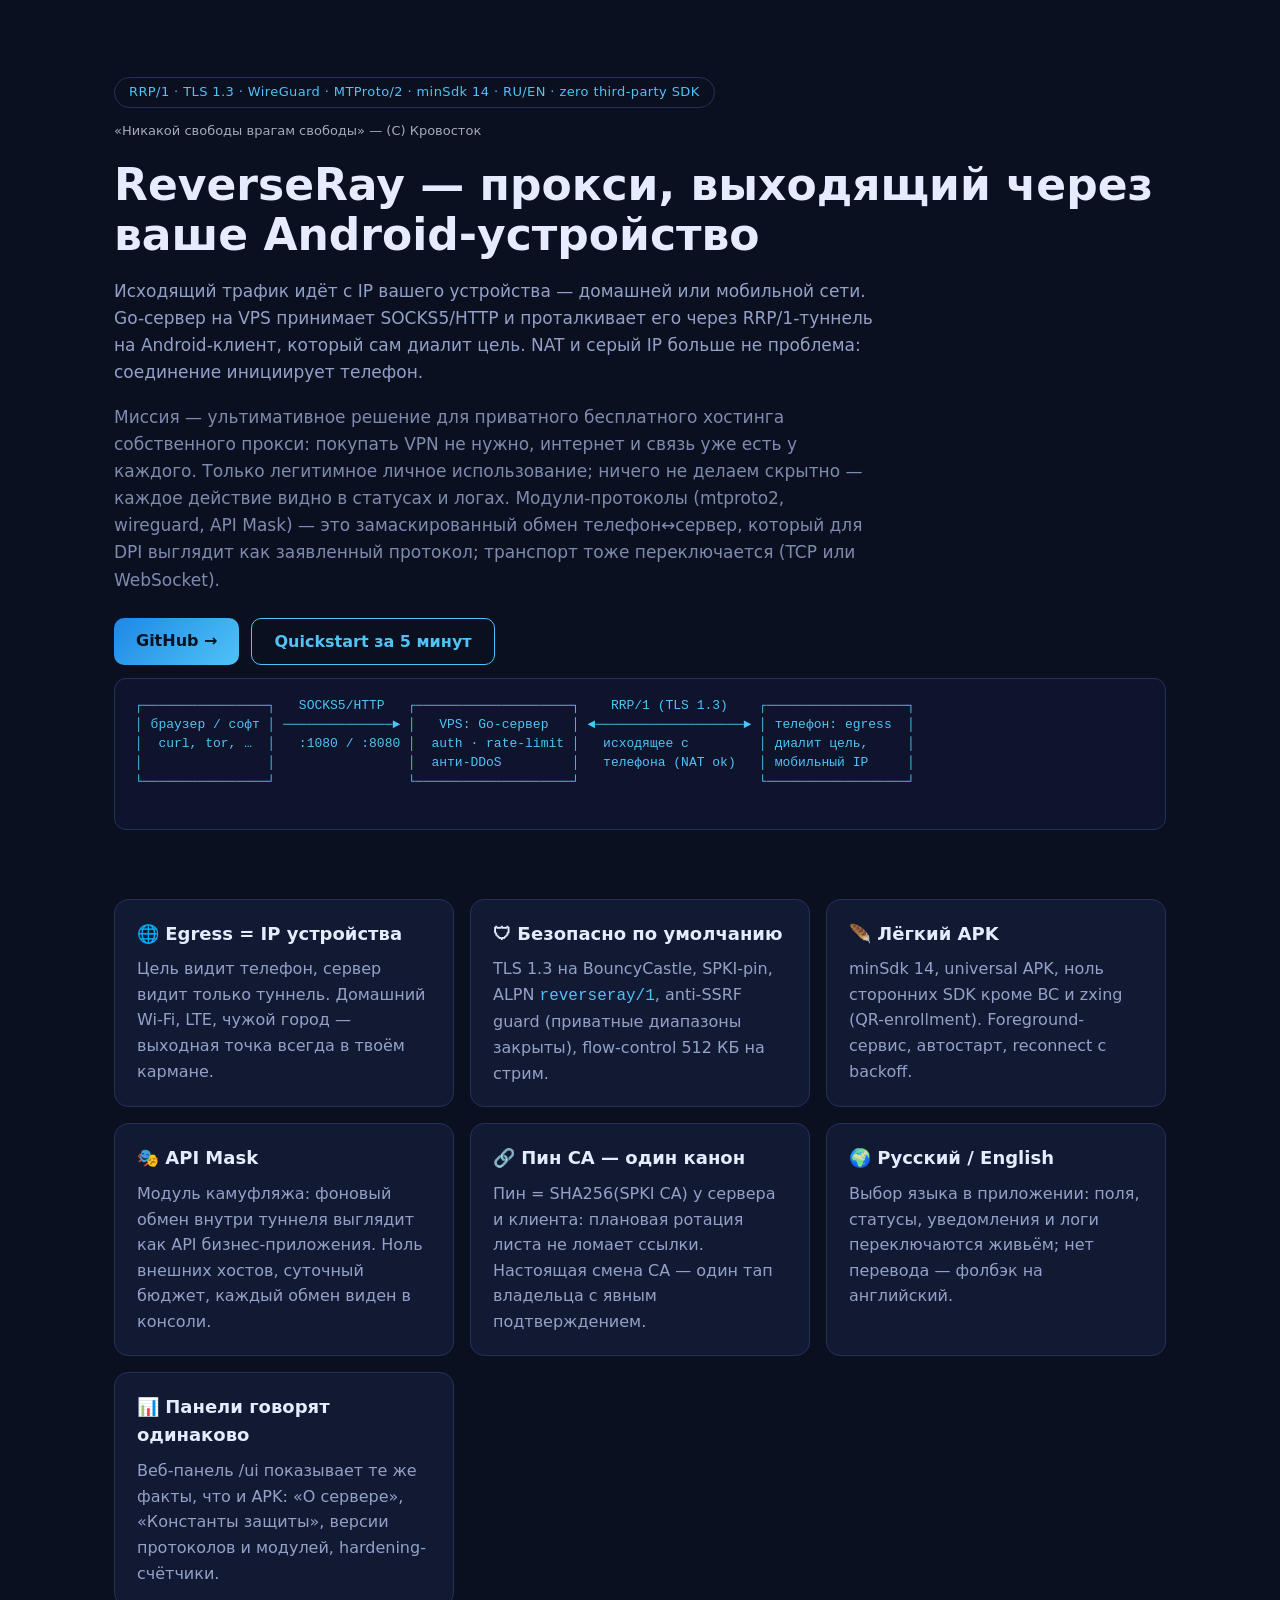
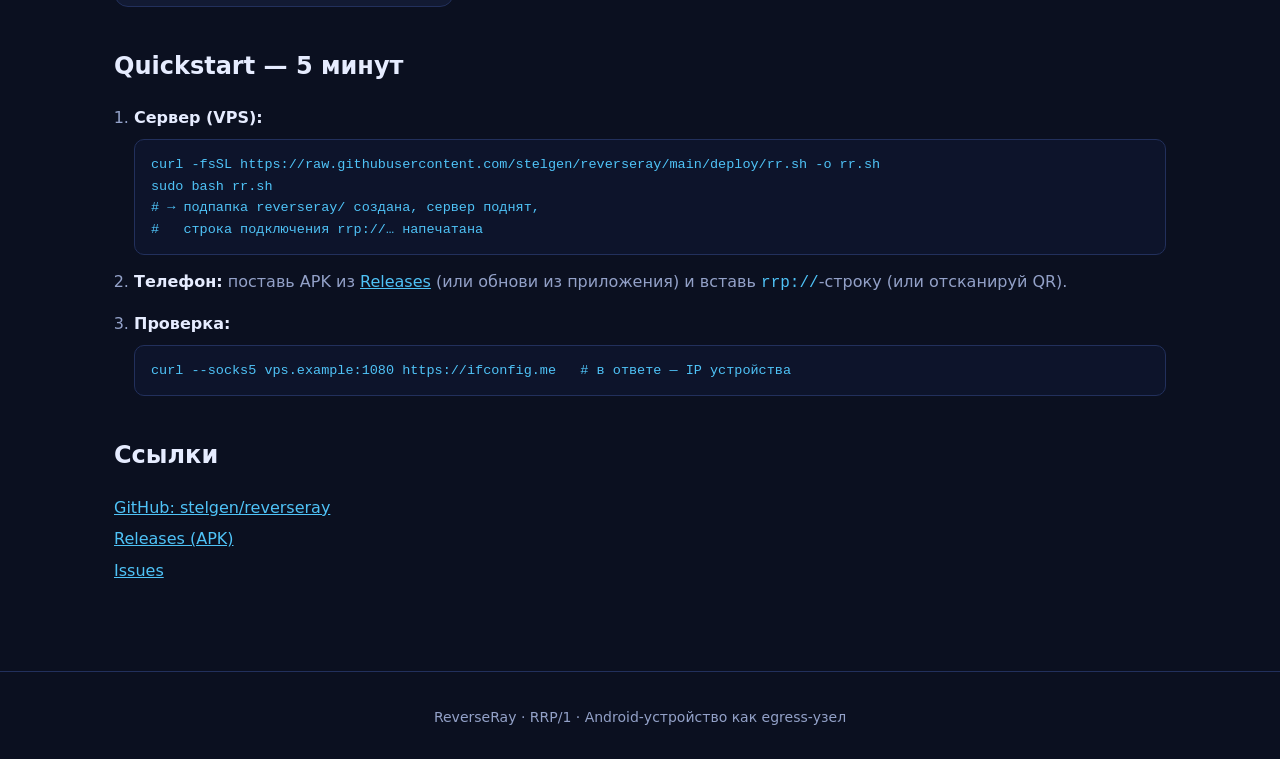
==== commit c537aee2: "docs: README/WORKFLOW/ROADMAP/protocol/landing актуализированы под v1.0.0 — новая схема архитектуры " ====
--- a/landing/index.html
+++ b/landing/index.html
@@ -15,7 +15,7 @@
 <body>
 
 <header class="hero">
-  <p class="badge">RRP/1 · TLS 1.3 · minSdk 14 · RU/EN · zero third-party SDK</p>
+  <p class="badge">RRP/1 · TLS 1.3 · WireGuard · MTProto/2 · minSdk 14 · RU/EN · zero third-party SDK</p>
   <p style="opacity:.7;font-size:13px;margin:0 0 6px">«Никакой свободы врагам свободы» — (С) Кровосток</p>
   <h1>ReverseRay — прокси, выходящий через ваше Android-устройство</h1>
   <p class="lead">
